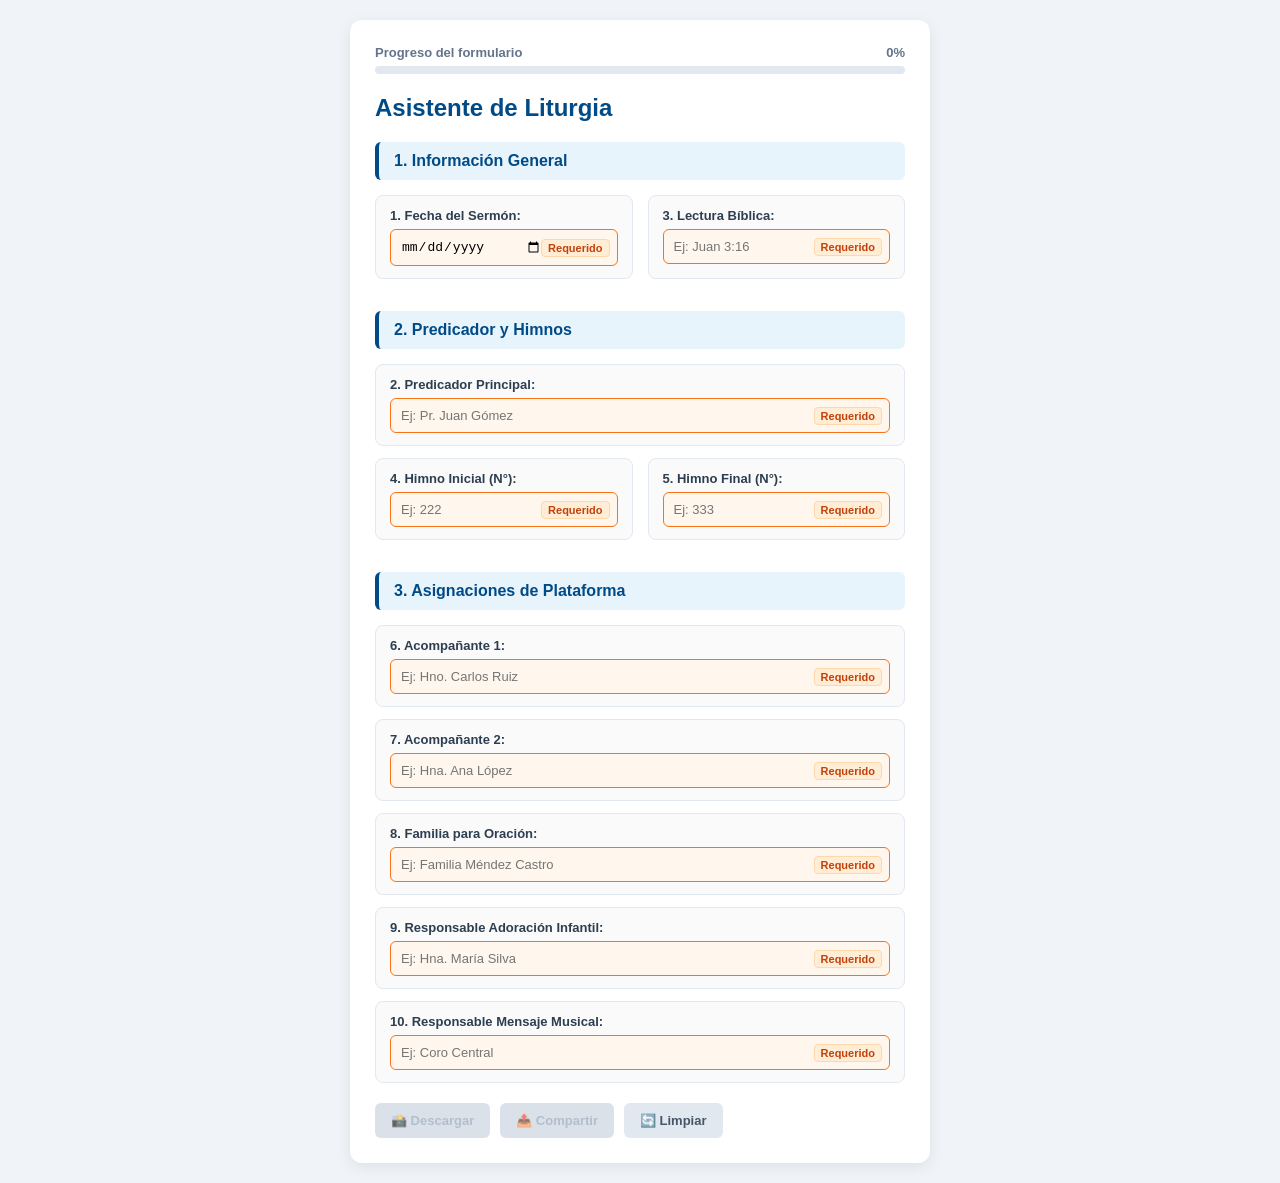
==== prueba.html @ 8620f530 "Refactor styles and structure in prueba.html Updated styles for main container and form cards, adjus" ====
<!DOCTYPE html>
<html lang="es">
<head>
  <meta charset="UTF-8">
  <meta name="viewport" content="width=device-width, initial-scale=1.0">
  <title>Generador de Liturgia</title>
  
  <link rel="icon" type="image/svg+xml" href="favicon.svg">

  <style>
    :root {
      --primary: #004b87;
      --secondary: #007bb5;
      --bg: #f0f4f8;
      --card: #ffffff;
      --text: #2c3e50;
      --success: #2e7d32;
      --amber: #f97316;
      --amber-bg: #fff7ed;
      --focus-blue: #0284c7;
      --focus-glow: rgba(2, 132, 199, 0.15);
      --green-bg: #f0fdf4;
    }

    body {
      font-family: 'Segoe UI', Tahoma, Geneva, Verdana, sans-serif;
      background-color: var(--bg);
      color: var(--text);
      margin: 0;
      padding: 20px;
    }

    .main-container {
      display: flex;
      flex-wrap: wrap;
      gap: 25px;
      max-width: 1250px;
      margin: 0 auto;
      align-items: flex-start;
      justify-content: center;
    }

    /* LIMITACIÓN DE ANCHO EN PC */
    .form-card {
      background: var(--card);
      padding: 25px;
      border-radius: 12px;
      box-shadow: 0 4px 15px rgba(0,0,0,0.08);
      flex: 1 1 540px;
      max-width: 580px; /* Evita que se estire demasiado en monitores grandes */
      box-sizing: border-box;
    }

    .preview-card {
      background: var(--card);
      padding: 25px;
      border-radius: 12px;
      box-shadow: 0 4px 15px rgba(0,0,0,0.08);
      flex: 1 1 420px;
      max-width: 500px;
      box-sizing: border-box;
      display: none; 
      position: sticky;
      top: 20px;
    }

    /* BARRA DE PROGRESO SUPERIOR */
    .progress-container {
      margin-bottom: 20px;
    }

    .progress-header {
      display: flex;
      justify-content: space-between;
      align-items: center;
      font-size: 13px;
      font-weight: 600;
      color: #64748b;
      margin-bottom: 6px;
    }

    .progress-bar-bg {
      width: 100%;
      height: 8px;
      background-color: #e2e8f0;
      border-radius: 4px;
      overflow: hidden;
    }

    .progress-bar-fill {
      height: 100%;
      width: 0%;
      background-color: var(--secondary);
      border-radius: 4px;
      transition: width 0.3s ease, background-color 0.3s ease;
    }

    h2, h3 { color: var(--primary); margin-top: 0; }

    .section-title {
      background: #e8f4fc;
      color: var(--primary);
      padding: 10px 15px;
      border-radius: 6px;
      font-weight: bold;
      margin-top: 20px;
      margin-bottom: 15px;
      border-left: 4px solid var(--primary);
    }

    /* ORGANIZACIÓN DE GRID PARA CAMPOS CORTOS EN PC */
    .field-row-2col {
      display: flex;
      flex-direction: column;
      gap: 0px;
    }

    @media (min-width: 640px) {
      .field-row-2col {
        display: grid;
        grid-template-columns: 1fr 1fr;
        gap: 15px;
      }
    }

    .field-group {
      background: #fafafa;
      border: 1px solid #e2e8f0;
      padding: 12px 14px;
      border-radius: 8px;
      margin-bottom: 12px;
      box-sizing: border-box;
    }

    label {
      display: block;
      margin-bottom: 6px;
      font-weight: 600;
      font-size: 13px;
    }

    /* ESTADOS VISUALES DE INPUTS (STATE CARDS) */
    .input-wrapper {
      position: relative;
      display: block;
    }

    input[type="text"], input[type="number"], input[type="date"] {
      padding: 9px 75px 9px 10px;
      box-sizing: border-box;
      border-radius: 6px;
      font-size: 13px;
      outline: none;
      transition: all 0.2s ease-in-out;
    }

    .input-text { width: 100%; }

    /* Estado 1: Incompleto */
    .st-incomplete {
      border: 1.5px solid var(--amber) !important;
      background-color: var(--amber-bg);
    }

    /* Estado 2: En enfoque */
    .st-focus {
      border: 2px solid var(--focus-blue) !important;
      background-color: #ffffff;
      box-shadow: 0 0 0 3px var(--focus-glow);
    }

    /* Estado 3: Completado */
    .st-complete {
      border: 1.5px solid var(--success) !important;
      background-color: var(--green-bg);
      padding-right: 35px !important;
    }

    /* BADGES INTERNOS */
    .input-badge {
      position: absolute;
      right: 8px;
      top: 50%;
      transform: translateY(-50%);
      font-size: 11px;
      font-weight: 700;
      pointer-events: none;
      user-select: none;
    }

    .badge-required {
      color: #c2410c;
      background: #ffedd5;
      padding: 2px 6px;
      border-radius: 4px;
      border: 1px solid #fed7aa;
    }

    .badge-check {
      color: var(--success);
      font-size: 14px;
    }

    .coord-inputs, .calibrator-box {
      display: none !important;
    }

    .btn-group {
      display: flex;
      gap: 10px;
      flex-wrap: wrap;
      margin-top: 20px;
    }

    button {
      padding: 10px 16px;
      border: none;
      border-radius: 6px;
      font-size: 13px;
      font-weight: bold;
      cursor: pointer;
      transition: all 0.3s ease;
    }

    .btn-export-jpg { background-color: var(--success); color: white; }
    .btn-whatsapp { background-color: #25d366; color: white; }
    .btn-reset { background-color: #e2e8f0; color: #475569; }
    .btn-reset:hover { background-color: #cbd5e1; color: #1e293b; }

    button:disabled {
      background-color: #cbd5e1 !important;
      color: #94a3b8 !important;
      cursor: not-allowed !important;
      opacity: 0.7;
      box-shadow: none !important;
    }

    canvas {
      width: 100%;
      height: auto;
      border: 1px solid #cbd5e1;
      border-radius: 8px;
      display: block;
      margin: 0 auto;
    }
  </style>
</head>
<body>

  <div class="main-container">

    <!-- COLUMNA IZQUIERDA: FORMULARIO -->
    <div class="form-card">
      
      <div class="progress-container">
        <div class="progress-header">
          <span>Progreso del formulario</span>
          <span id="progressText">0%</span>
        </div>
        <div class="progress-bar-bg">
          <div class="progress-bar-fill" id="progressBar"></div>
        </div>
      </div>

      <h2>Asistente de Liturgia</h2>

      <form id="liturgiaForm" autocomplete="off">
        
        <!-- SECCIÓN 1: GENERAL -->
        <div class="section-title">1. Información General</div>
        
        <div class="field-row-2col">
          <div class="field-group">
            <label>1. Fecha del Sermón:</label>
            <div class="input-wrapper">
              <input type="date" id="fecha" class="input-text" required>
              <span class="input-badge badge-required">Requerido</span>
            </div>
            <div class="coord-inputs">
              <span>X:</span><input type="number" id="fecha_x" value="696">
              <span>Y:</span><input type="number" id="fecha_y" value="488">
            </div>
          </div>

          <div class="field-group">
            <label>3. Lectura Bíblica:</label>
            <div class="input-wrapper">
              <input type="text" id="lectura" class="input-text" placeholder="Ej: Juan 3:16" required>
              <span class="input-badge badge-required">Requerido</span>
            </div>
            <div class="coord-inputs">
              <span>X:</span><input type="number" id="lectura_x" value="293">
              <span>Y:</span><input type="number" id="lectura_y" value="761">
            </div>
          </div>
        </div>

        <!-- SECCIÓN 2: PREDICADOR Y HIMNOS -->
        <div class="section-title">2. Predicador y Himnos</div>

        <div class="field-group">
          <label>2. Predicador Principal:</label>
          <div class="input-wrapper">
            <input type="text" id="predicador" class="input-text" placeholder="Ej: Pr. Juan Gómez" required>
            <span class="input-badge badge-required">Requerido</span>
          </div>
          <div class="coord-inputs">
            <span>X1:</span><input type="number" id="predicador_x" value="260">
            <span>Y1:</span><input type="number" id="predicador_y" value="1532">
            <span>X2:</span><input type="number" id="predicador_x2" value="554">
            <span>Y2:</span><input type="number" id="predicador_y2" value="1336">
          </div>
        </div>

        <div class="field-row-2col">
          <div class="field-group">
            <label>4. Himno Inicial (N°):</label>
            <div class="input-wrapper">
              <input type="text" id="himnoInicial" class="input-text" placeholder="Ej: 222" required>
              <span class="input-badge badge-required">Requerido</span>
            </div>
            <div class="coord-inputs">
              <span>X:</span><input type="number" id="himnoInicial_x" value="280">
              <span>Y:</span><input type="number" id="himnoInicial_y" value="816">
            </div>
          </div>

          <div class="field-group">
            <label>5. Himno Final (N°):</label>
            <div class="input-wrapper">
              <input type="text" id="himnoFinal" class="input-text" placeholder="Ej: 333" required>
              <span class="input-badge badge-required">Requerido</span>
            </div>
            <div class="coord-inputs">
              <span>X:</span><input type="number" id="himnoFinal_x" value="280">
              <span>Y:</span><input type="number" id="himnoFinal_y" value="1380">
            </div>
          </div>
        </div>

        <!-- SECCIÓN 3: PLATAFORMA Y ACOMPAÑANTES -->
        <div class="section-title">3. Asignaciones de Plataforma</div>

        <div class="field-group">
          <label>6. Acompañante 1:</label>
          <div class="input-wrapper">
            <input type="text" id="acompanante1" class="input-text" placeholder="Ej: Hno. Carlos Ruiz" required>
            <span class="input-badge badge-required">Requerido</span>
          </div>
          <div class="coord-inputs">
            <span>X1:</span><input type="number" id="acompanante1_x" value="300">
            <span>Y1:</span><input type="number" id="acompanante1_y" value="1560">
            <span>X2:</span><input type="number" id="acompanante1_x2" value="554">
            <span>Y2:</span><input type="number" id="acompanante1_y2" value="758">
            <span>X3:</span><input type="number" id="acompanante1_x3" value="554">
            <span>Y3:</span><input type="number" id="acompanante1_y3" value="812">
            <span>X4:</span><input type="number" id="acompanante1_x4" value="554">
            <span>Y4:</span><input type="number" id="acompanante1_y4" value="1300">
            <span>X5:</span><input type="number" id="acompanante1_x5" value="554">
            <span>Y5:</span><input type="number" id="acompanante1_y5" value="1426">
            <span>X6:</span><input type="number" id="acompanante1_x6" value="554">
            <span>Y6:</span><input type="number" id="acompanante1_y6" value="1100">
          </div>
        </div>

        <div class="field-group">
          <label>7. Acompañante 2:</label>
          <div class="input-wrapper">
            <input type="text" id="acompanante2" class="input-text" placeholder="Ej: Hna. Ana López" required>
            <span class="input-badge badge-required">Requerido</span>
          </div>
          <div class="coord-inputs">
            <span>X1:</span><input type="number" id="acompanante2_x" value="300">
            <span>Y1:</span><input type="number" id="acompanante2_y" value="1587">
            <span>X2:</span><input type="number" id="acompanante2_x2" value="554">
            <span>Y2:</span><input type="number" id="acompanante2_y2" value="883">
            <span>X3:</span><input type="number" id="acompanante2_x3" value="554">
            <span>Y3:</span><input type="number" id="acompanante2_y3" value="991">
            <span>X4:</span><input type="number" id="acompanante2_x4" value="554">
            <span>Y4:</span><input type="number" id="acompanante2_y4" value="1224">
            <span>X5:</span><input type="number" id="acompanante2_x5" value="554">
            <span>Y5:</span><input type="number" id="acompanante2_y5" value="1378">
          </div>
        </div>

        <div class="field-group">
          <label>8. Familia para Oración:</label>
          <div class="input-wrapper">
            <input type="text" id="familiaOracion" class="input-text" placeholder="Ej: Familia Méndez Castro" required>
            <span class="input-badge badge-required">Requerido</span>
          </div>
          <div class="coord-inputs">
            <span>X:</span><input type="number" id="familiaOracion_x" value="554">
            <span>Y:</span><input type="number" id="familiaOracion_y" value="930">
          </div>
        </div>

        <div class="field-group">
          <label>9. Responsable Adoración Infantil:</label>
          <div class="input-wrapper">
            <input type="text" id="adoracionInfantil" class="input-text" placeholder="Ej: Hna. María Silva" required>
            <span class="input-badge badge-required">Requerido</span>
          </div>
          <div class="coord-inputs">
            <span>X:</span><input type="number" id="adoracionInfantil_x" value="554">
            <span>Y:</span><input type="number" id="adoracionInfantil_y" value="1019">
          </div>
        </div>

        <div class="field-group">
          <label>10. Responsable Mensaje Musical:</label>
          <div class="input-wrapper">
            <input type="text" id="mensajeMusical" class="input-text" placeholder="Ej: Coro Central" required>
            <span class="input-badge badge-required">Requerido</span>
          </div>
          <div class="coord-inputs">
            <span>X:</span><input type="number" id="mensajeMusical_x" value="554">
            <span>Y:</span><input type="number" id="mensajeMusical_y" value="1258">
          </div>
        </div>

      </form>

      <div class="btn-group">
        <button type="button" id="btnExportar" class="btn-export-jpg" onclick="exportarJPG()" disabled>📸 Descargar</button>
        <button type="button" id="btnWhatsapp" class="btn-whatsapp" onclick="enviarWhatsApp()" disabled>📤 Compartir</button>
        <button type="button" id="btnLimpiar" class="btn-reset" onclick="limpiarFormulario()">🔄 Limpiar</button>
      </div>
    </div>

    <!-- COLUMNA DERECHA: VISTA PREVIA -->
    <div class="preview-card" id="previewCard">
      <h3>Vista Previa</h3>
      <canvas id="canvasLiturgia" width="864" height="1821"></canvas>
    </div>

  </div>

  <script>
    // CACHÉ DEL DOM PARA MAYOR VELOCIDAD
    const canvas = document.getElementById('canvasLiturgia');
    const ctx = canvas.getContext('2d');
    const previewCard = document.getElementById('previewCard');
    const form = document.getElementById('liturgiaForm');
    const progressBar = document.getElementById('progressBar');
    const progressText = document.getElementById('progressText');
    const btnExportar = document.getElementById('btnExportar');
    const btnWhatsapp = document.getElementById('btnWhatsapp');
    const camposRequeridos = Array.from(document.querySelectorAll('#liturgiaForm input[required]'));

    // CARGA DE PLANTILLA
    let plantilla = new Image();
    plantilla.src = 'plantilla.png';

    plantilla.onload = () => actualizarVistaPreviaDirecta();
    plantilla.onerror = () => { plantilla.src = 'CULTO DE.png'; };

    // RETARDE CONTROLADO (DEBOUNCE)
    let renderTimeout;
    function solicitarActualizacionCanvas() {
      clearTimeout(renderTimeout);
      renderTimeout = setTimeout(actualizarVistaPreviaDirecta, 60);
    }

    // PERSISTENCIA (LOCALSTORAGE)
    function guardarEnLocalStorage() {
      const datosFormulario = {};
      camposRequeridos.forEach(input => {
        datosFormulario[input.id] = input.value;
      });
      localStorage.setItem('liturgiaData', JSON.stringify(datosFormulario));
    }

    function cargarDeLocalStorage() {
      const datosGuardados = localStorage.getItem('liturgiaData');
      if (datosGuardados) {
        try {
          const datos = JSON.parse(datosGuardados);
          Object.keys(datos).forEach(id => {
            const input = document.getElementById(id);
            if (input) input.value = datos[id];
          });
        } catch (e) {
          console.error('Error al cargar localStorage', e);
        }
      }
    }

    function limpiarLocalStorage() {
      localStorage.removeItem('liturgiaData');
    }

    function limpiarFormulario() {
      form.reset();
      limpiarLocalStorage();
      actualizarInterfazEstado();
      actualizarVistaPreviaDirecta();
    }

    // GESTIÓN DE ESTADOS UI
    function actualizarInterfazEstado() {
      let camposLlenos = 0;

      camposRequeridos.forEach(input => {
        const wrapper = input.parentElement;
        let badge = wrapper.querySelector('.input-badge');

        if (input.value.trim() !== '') {
          camposLlenos++;
          if (document.activeElement !== input) {
            input.className = 'input-text st-complete';
          }
          if (badge) {
            badge.className = 'input-badge badge-check';
            badge.innerText = '✓';
          }
        } else {
          if (document.activeElement !== input) {
            input.className = 'input-text st-incomplete';
          }
          if (badge) {
            badge.className = 'input-badge badge-required';
            badge.innerText = 'Requerido';
          }
        }
      });

      const porcentaje = Math.round((camposLlenos / camposRequeridos.length) * 100);
      progressBar.style.width = `${porcentaje}%`;
      progressText.innerText = `${porcentaje}%`;

      const todoLleno = camposLlenos === camposRequeridos.length;
      progressBar.style.backgroundColor = todoLleno ? 'var(--success)' : 'var(--secondary)';
      btnExportar.disabled = !todoLleno;
      btnWhatsapp.disabled = !todoLleno;
      previewCard.style.display = todoLleno ? 'block' : 'none';
    }

    // EVENT DELEGATION
    form.addEventListener('focusin', (e) => {
      if (e.target.matches('input[required]')) {
        e.target.className = 'input-text st-focus';
      }
    });

    form.addEventListener('focusout', (e) => {
      if (e.target.matches('input[required]')) {
        actualizarInterfazEstado();
      }
    });

    form.addEventListener('input', (e) => {
      actualizarInterfazEstado();
      guardarEnLocalStorage();
      solicitarActualizacionCanvas();
    });

    // DIBUJO EN CANVAS
    function actualizarVistaPreviaDirecta() {
      ctx.imageSmoothingEnabled = true;
      ctx.imageSmoothingQuality = 'high';

      if (plantilla.complete && plantilla.naturalWidth !== 0) {
        ctx.drawImage(plantilla, 0, 0, canvas.width, canvas.height);
      } else {
        ctx.fillStyle = '#ffffff';
        ctx.fillRect(0, 0, canvas.width, canvas.height);
        ctx.fillStyle = '#64748b';
        ctx.font = '20px Arial';
        ctx.fillText('Cargando plantilla...', 330, 900);
        return;
      }

      function dibujarTexto(idCampo, color, fuente, alineacion = 'left', sufijoX = '_x', sufijoY = '_y') {
        const elemento = document.getElementById(idCampo);
        if (!elemento || !elemento.value) return;

        const elemX = document.getElementById(`${idCampo}${sufijoX}`);
        const elemY = document.getElementById(`${idCampo}${sufijoY}`);
        if (!elemX || !elemY) return;

        ctx.font = fuente;
        ctx.fillStyle = color;
        ctx.textAlign = alineacion;
        ctx.fillText(elemento.value, parseInt(elemX.value) || 0, parseInt(elemY.value) || 0);
        ctx.textAlign = 'left';
      }

      const fechaRaw = document.getElementById('fecha').value;
      if (fechaRaw) {
        const partes = fechaRaw.split('-');
        const fechaObj = new Date(partes[0], partes[1] - 1, partes[2]);
        const fechaFormateada = fechaObj.toLocaleDateString('es-ES', { day: 'numeric', month: 'long' });

        const elemX = document.getElementById('fecha_x');
        const elemY = document.getElementById('fecha_y');
        if (elemX && elemY) {
          ctx.font = 'bold 22px Arial';
          ctx.fillStyle = '#1e3a8a';
          ctx.textAlign = 'center';
          ctx.fillText(fechaFormateada, parseInt(elemX.value) || 0, parseInt(elemY.value) || 0);
          ctx.textAlign = 'left';
        }
      }

      dibujarTexto('predicador', '#0f172a', 'bold 22px Arial', 'left', '_x', '_y');
      dibujarTexto('predicador', '#15803d', '20px Arial', 'left', '_x2', '_y2');

      ['_x', '_x2', '_x3', '_x4', '_x5', '_x6'].forEach((suf, i) => {
        dibujarTexto('acompanante1', '#0f172a', i === 0 ? 'bold 22px Arial' : 'bold 20px Arial', 'left', suf, `_y${i === 0 ? '' : i + 1}`);
      });

      ['_x', '_x2', '_x3', '_x4', '_x5'].forEach((suf, i) => {
        dibujarTexto('acompanante2', '#0f172a', i === 0 ? 'bold 22px Arial' : 'bold 20px Arial', 'left', suf, `_y${i === 0 ? '' : i + 1}`);
      });

      dibujarTexto('lectura', '#1e40af', 'italic 20px Arial');
      dibujarTexto('himnoInicial', '#0f172a', 'bold 22px Arial');
      dibujarTexto('himnoFinal', '#0f172a', 'bold 22px Arial');
      dibujarTexto('familiaOracion', '#15803d', '20px Arial');
      dibujarTexto('adoracionInfantil', '#15803d', '20px Arial');
      dibujarTexto('mensajeMusical', '#15803d', '20px Arial');
    }

    // EXPORTAR Y COMPARTIR
    function exportarJPG() {
      actualizarVistaPreviaDirecta();
      limpiarLocalStorage();

      const esIOS = /iPad|iPhone|iPod/.test(navigator.userAgent) || (navigator.platform === 'MacIntel' && navigator.maxTouchPoints > 1);

      if (esIOS) {
        const dataUrl = canvas.toDataURL('image/jpeg', 1.0);
        const nuevaVentana = window.open();
        if (nuevaVentana) {
          nuevaVentana.document.write(`
            <html>
              <head>
                <title>Liturgia HD</title>
                <meta name="viewport" content="width=device-width, initial-scale=1.0">
                <style>
                  body { margin: 0; background: #111; display: flex; flex-direction: column; align-items: center; justify-content: center; min-height: 100vh; color: white; font-family: sans-serif; text-align: center; padding: 15px; box-sizing: border-box; }
                  img { max-width: 100%; height: auto; border-radius: 8px; box-shadow: 0 4px 20px rgba(0,0,0,0.5); }
                  p { margin-top: 15px; font-size: 14px; color: #cbd5e1; }
                </style>
              </head>
              <body>
                <img src="${dataUrl}" alt="Liturgia">
                <p>📲 <b>Mantén presionada la imagen</b> y selecciona <b>"Guardar en Fotos"</b>.</p>
              </body>
            </html>
          `);
        } else {
          alert('Por favor, permite las ventanas emergentes en Safari para guardar la imagen.');
        }
      } else {
        const fechaVal = document.getElementById('fecha').value || 'liturgia';
        const enlace = document.createElement('a');
        enlace.download = `Liturgia_${fechaVal.replace(/\s+/g, '_')}.jpg`;
        enlace.href = canvas.toDataURL('image/jpeg', 1.0);
        enlace.click();
      }
    }

    async function enviarWhatsApp() {
      actualizarVistaPreviaDirecta();
      limpiarLocalStorage();

      const fechaRaw = document.getElementById('fecha').value;
      let fechaVal = '';

      if (fechaRaw) {
        const partes = fechaRaw.split('-');
        const fechaObj = new Date(partes[0], partes[1] - 1, partes[2]);
        fechaVal = fechaObj.toLocaleDateString('es-ES', { day: 'numeric', month: 'long' });
      }

      const predicadorVal = document.getElementById('predicador').value || '';
      const lecturaVal = document.getElementById('lectura').value || '';

      let mensaje = `📋 *LITURGIA DEL CULTO*\n`;
      if (fechaVal) mensaje += `📅 *Fecha:* ${fechaVal}\n`;
      if (predicadorVal) mensaje += `🎙️ *Predicador:* ${predicadorVal}\n`;
      if (lecturaVal) mensaje += `📖 *Lectura:* ${lecturaVal}\n`;
      mensaje += `\n📌 _Se adjunta la imagen con la programación completa._`;

      canvas.toBlob(async (blob) => {
        if (!blob) {
          exportarJPG();
          return;
        }

        const archivoImagen = new File([blob], `Liturgia_${fechaVal || 'culto'}.png`, { type: 'image/png' });

        if (navigator.canShare && navigator.canShare({ files: [archivoImagen] })) {
          try {
            await navigator.share({
              files: [archivoImagen],
              title: 'Liturgia del Culto',
              text: mensaje
            });
          } catch (err) {
            console.log('Compartir cancelado o no soportado:', err);
          }
        } 
        else if (navigator.clipboard && window.ClipboardItem) {
          try {
            const item = new ClipboardItem({ 'image/png': blob });
            await navigator.clipboard.write([item]);
            alert('¡Imagen HD copiada al portapapeles! Al abrir WhatsApp presiona Pegar.');
          } catch (e) {
            exportarJPG();
          }

          const mensajeURLEncoded = encodeURIComponent(mensaje);
          window.open(`https://api.whatsapp.com/send?text=${mensajeURLEncoded}`, '_blank');
        } 
        else {
          exportarJPG();
          const mensajeURLEncoded = encodeURIComponent(mensaje);
          window.open(`https://api.whatsapp.com/send?text=${mensajeURLEncoded}`, '_blank');
        }
      }, 'image/png');
    }

    // INICIALIZACIÓN
    cargarDeLocalStorage();
    actualizarInterfazEstado();
  </script>
</body>
</html>
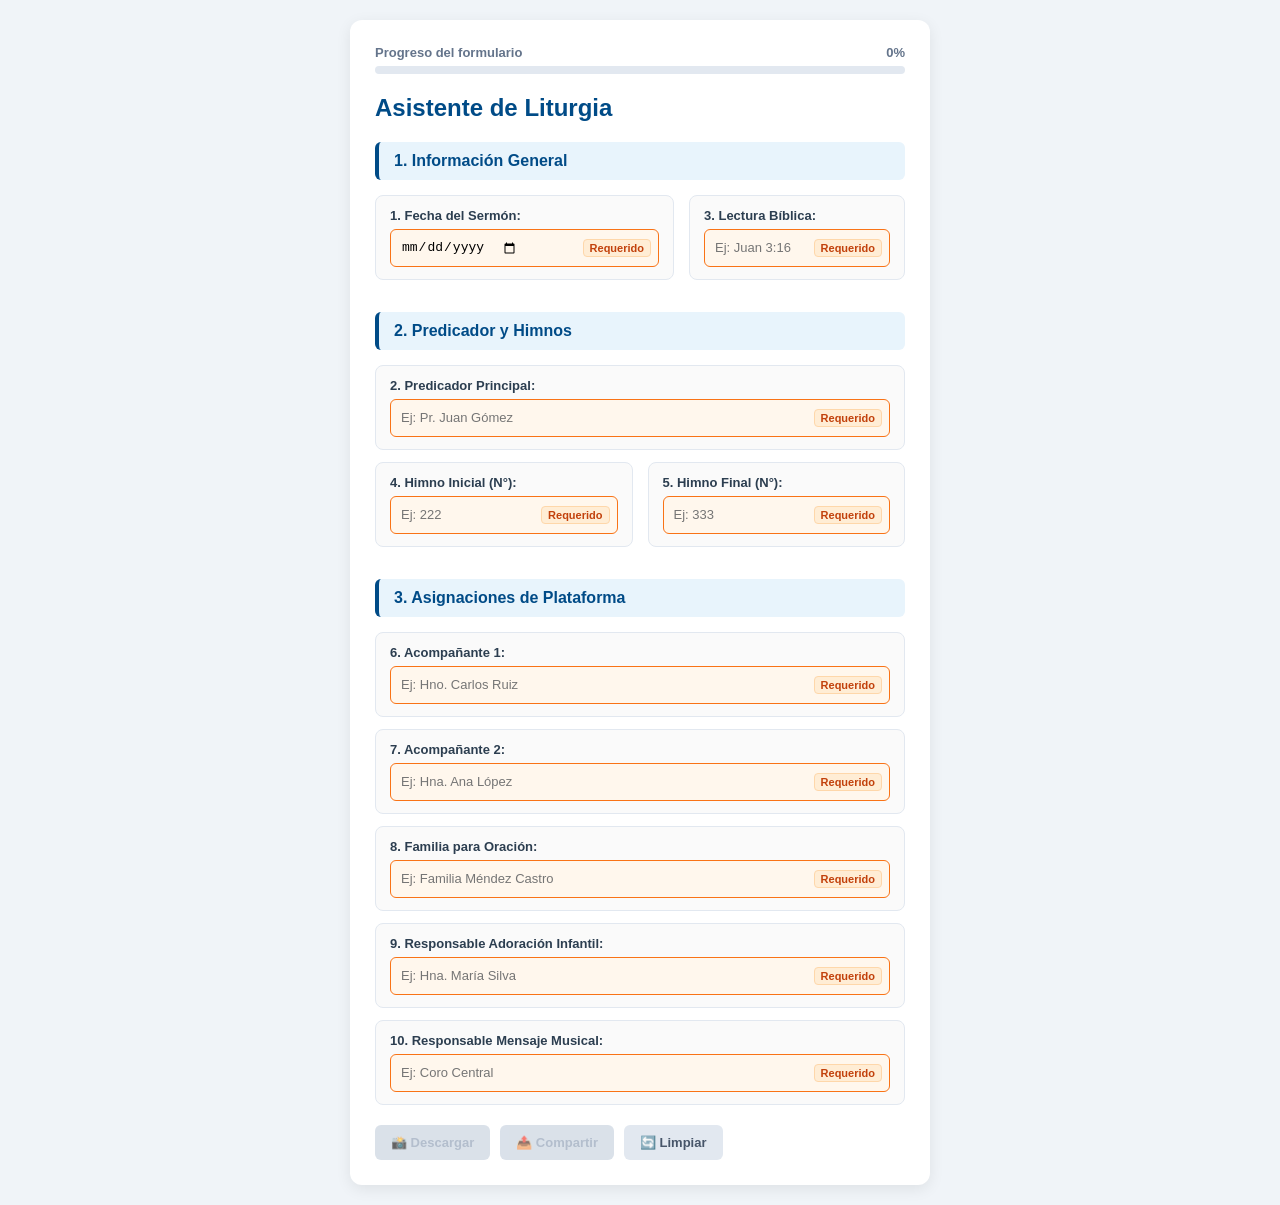
==== commit 558cfe56: "Refactor HTML and CSS for better input handling Removed unnecessary comments and standardized input " ====
--- a/prueba.html
+++ b/prueba.html
@@ -40,14 +40,13 @@
       justify-content: center;
     }
 
-    /* LIMITACIÓN DE ANCHO EN PC */
     .form-card {
       background: var(--card);
       padding: 25px;
       border-radius: 12px;
       box-shadow: 0 4px 15px rgba(0,0,0,0.08);
       flex: 1 1 540px;
-      max-width: 580px; /* Evita que se estire demasiado en monitores grandes */
+      max-width: 580px;
       box-sizing: border-box;
     }
 
@@ -64,7 +63,6 @@
       top: 20px;
     }
 
-    /* BARRA DE PROGRESO SUPERIOR */
     .progress-container {
       margin-bottom: 20px;
     }
@@ -108,7 +106,6 @@
       border-left: 4px solid var(--primary);
     }
 
-    /* ORGANIZACIÓN DE GRID PARA CAMPOS CORTOS EN PC */
     .field-row-2col {
       display: flex;
       flex-direction: column;
@@ -139,22 +136,32 @@
       font-size: 13px;
     }
 
-    /* ESTADOS VISUALES DE INPUTS (STATE CARDS) */
     .input-wrapper {
       position: relative;
       display: block;
-    }
-
+      width: 100%;
+    }
+
+    /* ESTANDARIZACIÓN DE ANCHO Y ALTURA PARA TODOS LOS INPUTS */
     input[type="text"], input[type="number"], input[type="date"] {
-      padding: 9px 75px 9px 10px;
+      width: 100%; /* Ancho uniforme al 100% del contenedor */
+      padding: 0 75px 0 10px;
       box-sizing: border-box;
       border-radius: 6px;
       font-size: 13px;
+      height: 38px;
+      line-height: 38px;
       outline: none;
       transition: all 0.2s ease-in-out;
-    }
-
-    .input-text { width: 100%; }
+      -webkit-appearance: none;
+      -moz-appearance: none;
+      appearance: none;
+    }
+
+    /* Corrección interna para el icono de fecha en Chrome/Safari */
+    input[type="date"]::-webkit-calendar-picker-indicator {
+      margin-right: 65px;
+    }
 
     /* Estado 1: Incompleto */
     .st-incomplete {
@@ -176,7 +183,6 @@
       padding-right: 35px !important;
     }
 
-    /* BADGES INTERNOS */
     .input-badge {
       position: absolute;
       right: 8px;
@@ -273,7 +279,7 @@
           <div class="field-group">
             <label>1. Fecha del Sermón:</label>
             <div class="input-wrapper">
-              <input type="date" id="fecha" class="input-text" required>
+              <input type="date" id="fecha" required>
               <span class="input-badge badge-required">Requerido</span>
             </div>
             <div class="coord-inputs">
@@ -285,7 +291,7 @@
           <div class="field-group">
             <label>3. Lectura Bíblica:</label>
             <div class="input-wrapper">
-              <input type="text" id="lectura" class="input-text" placeholder="Ej: Juan 3:16" required>
+              <input type="text" id="lectura" placeholder="Ej: Juan 3:16" required>
               <span class="input-badge badge-required">Requerido</span>
             </div>
             <div class="coord-inputs">
@@ -301,7 +307,7 @@
         <div class="field-group">
           <label>2. Predicador Principal:</label>
           <div class="input-wrapper">
-            <input type="text" id="predicador" class="input-text" placeholder="Ej: Pr. Juan Gómez" required>
+            <input type="text" id="predicador" placeholder="Ej: Pr. Juan Gómez" required>
             <span class="input-badge badge-required">Requerido</span>
           </div>
           <div class="coord-inputs">
@@ -316,7 +322,7 @@
           <div class="field-group">
             <label>4. Himno Inicial (N°):</label>
             <div class="input-wrapper">
-              <input type="text" id="himnoInicial" class="input-text" placeholder="Ej: 222" required>
+              <input type="text" id="himnoInicial" placeholder="Ej: 222" required>
               <span class="input-badge badge-required">Requerido</span>
             </div>
             <div class="coord-inputs">
@@ -328,7 +334,7 @@
           <div class="field-group">
             <label>5. Himno Final (N°):</label>
             <div class="input-wrapper">
-              <input type="text" id="himnoFinal" class="input-text" placeholder="Ej: 333" required>
+              <input type="text" id="himnoFinal" placeholder="Ej: 333" required>
               <span class="input-badge badge-required">Requerido</span>
             </div>
             <div class="coord-inputs">
@@ -344,7 +350,7 @@
         <div class="field-group">
           <label>6. Acompañante 1:</label>
           <div class="input-wrapper">
-            <input type="text" id="acompanante1" class="input-text" placeholder="Ej: Hno. Carlos Ruiz" required>
+            <input type="text" id="acompanante1" placeholder="Ej: Hno. Carlos Ruiz" required>
             <span class="input-badge badge-required">Requerido</span>
           </div>
           <div class="coord-inputs">
@@ -366,7 +372,7 @@
         <div class="field-group">
           <label>7. Acompañante 2:</label>
           <div class="input-wrapper">
-            <input type="text" id="acompanante2" class="input-text" placeholder="Ej: Hna. Ana López" required>
+            <input type="text" id="acompanante2" placeholder="Ej: Hna. Ana López" required>
             <span class="input-badge badge-required">Requerido</span>
           </div>
           <div class="coord-inputs">
@@ -386,7 +392,7 @@
         <div class="field-group">
           <label>8. Familia para Oración:</label>
           <div class="input-wrapper">
-            <input type="text" id="familiaOracion" class="input-text" placeholder="Ej: Familia Méndez Castro" required>
+            <input type="text" id="familiaOracion" placeholder="Ej: Familia Méndez Castro" required>
             <span class="input-badge badge-required">Requerido</span>
           </div>
           <div class="coord-inputs">
@@ -398,7 +404,7 @@
         <div class="field-group">
           <label>9. Responsable Adoración Infantil:</label>
           <div class="input-wrapper">
-            <input type="text" id="adoracionInfantil" class="input-text" placeholder="Ej: Hna. María Silva" required>
+            <input type="text" id="adoracionInfantil" placeholder="Ej: Hna. María Silva" required>
             <span class="input-badge badge-required">Requerido</span>
           </div>
           <div class="coord-inputs">
@@ -410,7 +416,7 @@
         <div class="field-group">
           <label>10. Responsable Mensaje Musical:</label>
           <div class="input-wrapper">
-            <input type="text" id="mensajeMusical" class="input-text" placeholder="Ej: Coro Central" required>
+            <input type="text" id="mensajeMusical" placeholder="Ej: Coro Central" required>
             <span class="input-badge badge-required">Requerido</span>
           </div>
           <div class="coord-inputs">
@@ -437,7 +443,6 @@
   </div>
 
   <script>
-    // CACHÉ DEL DOM PARA MAYOR VELOCIDAD
     const canvas = document.getElementById('canvasLiturgia');
     const ctx = canvas.getContext('2d');
     const previewCard = document.getElementById('previewCard');
@@ -448,21 +453,18 @@
     const btnWhatsapp = document.getElementById('btnWhatsapp');
     const camposRequeridos = Array.from(document.querySelectorAll('#liturgiaForm input[required]'));
 
-    // CARGA DE PLANTILLA
     let plantilla = new Image();
     plantilla.src = 'plantilla.png';
 
     plantilla.onload = () => actualizarVistaPreviaDirecta();
     plantilla.onerror = () => { plantilla.src = 'CULTO DE.png'; };
 
-    // RETARDE CONTROLADO (DEBOUNCE)
     let renderTimeout;
     function solicitarActualizacionCanvas() {
       clearTimeout(renderTimeout);
       renderTimeout = setTimeout(actualizarVistaPreviaDirecta, 60);
     }
 
-    // PERSISTENCIA (LOCALSTORAGE)
     function guardarEnLocalStorage() {
       const datosFormulario = {};
       camposRequeridos.forEach(input => {
@@ -497,7 +499,6 @@
       actualizarVistaPreviaDirecta();
     }
 
-    // GESTIÓN DE ESTADOS UI
     function actualizarInterfazEstado() {
       let camposLlenos = 0;
 
@@ -508,7 +509,7 @@
         if (input.value.trim() !== '') {
           camposLlenos++;
           if (document.activeElement !== input) {
-            input.className = 'input-text st-complete';
+            input.className = 'st-complete';
           }
           if (badge) {
             badge.className = 'input-badge badge-check';
@@ -516,7 +517,7 @@
           }
         } else {
           if (document.activeElement !== input) {
-            input.className = 'input-text st-incomplete';
+            input.className = 'st-incomplete';
           }
           if (badge) {
             badge.className = 'input-badge badge-required';
@@ -536,10 +537,9 @@
       previewCard.style.display = todoLleno ? 'block' : 'none';
     }
 
-    // EVENT DELEGATION
     form.addEventListener('focusin', (e) => {
       if (e.target.matches('input[required]')) {
-        e.target.className = 'input-text st-focus';
+        e.target.className = 'st-focus';
       }
     });
 
@@ -555,7 +555,6 @@
       solicitarActualizacionCanvas();
     });
 
-    // DIBUJO EN CANVAS
     function actualizarVistaPreviaDirecta() {
       ctx.imageSmoothingEnabled = true;
       ctx.imageSmoothingQuality = 'high';
@@ -622,7 +621,6 @@
       dibujarTexto('mensajeMusical', '#15803d', '20px Arial');
     }
 
-    // EXPORTAR Y COMPARTIR
     function exportarJPG() {
       actualizarVistaPreviaDirecta();
       limpiarLocalStorage();
@@ -723,7 +721,6 @@
       }, 'image/png');
     }
 
-    // INICIALIZACIÓN
     cargarDeLocalStorage();
     actualizarInterfazEstado();
   </script>
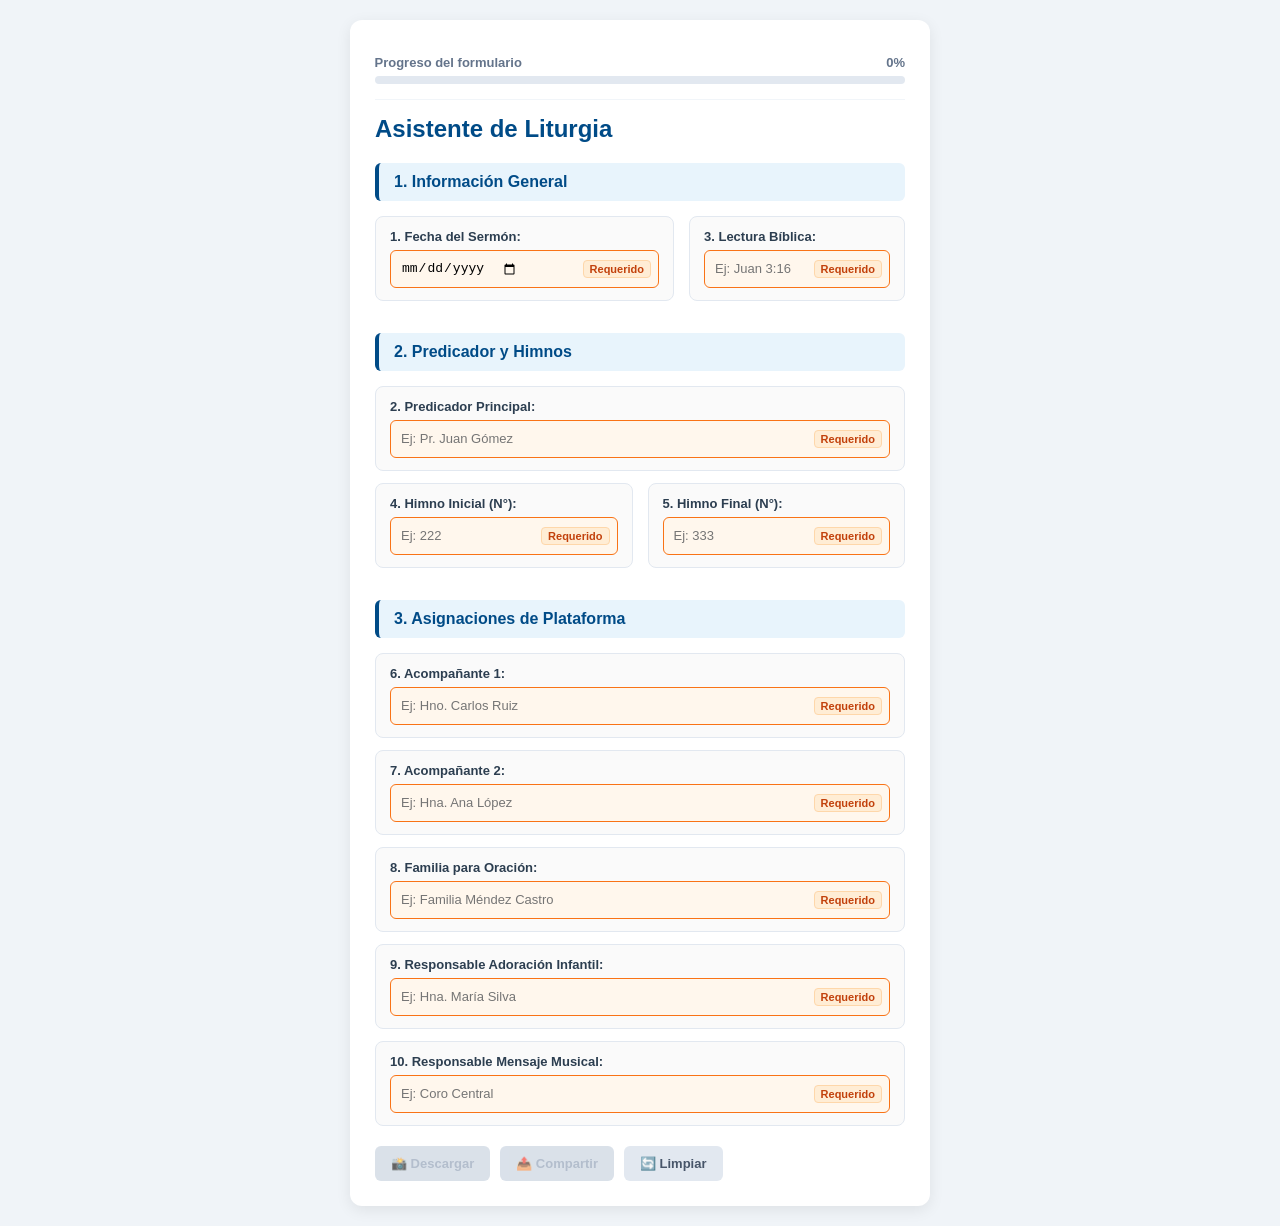
==== commit fa57fb5c: "Enhance progress container with sticky positioning Added sticky positioning to progress container an" ====
--- a/prueba.html
+++ b/prueba.html
@@ -48,6 +48,7 @@
       flex: 1 1 540px;
       max-width: 580px;
       box-sizing: border-box;
+      position: relative;
     }
 
     .preview-card {
@@ -63,8 +64,16 @@
       top: 20px;
     }
 
+    /* BARRA DE PROGRESO FIJA AL HACER SCROLL */
     .progress-container {
-      margin-bottom: 20px;
+      position: sticky;
+      top: 0;
+      background-color: var(--card);
+      padding-top: 10px;
+      padding-bottom: 15px;
+      margin-bottom: 15px;
+      z-index: 100;
+      border-bottom: 1px solid #f1f5f9;
     }
 
     .progress-header {
@@ -142,9 +151,8 @@
       width: 100%;
     }
 
-    /* ESTANDARIZACIÓN DE ANCHO Y ALTURA PARA TODOS LOS INPUTS */
     input[type="text"], input[type="number"], input[type="date"] {
-      width: 100%; /* Ancho uniforme al 100% del contenedor */
+      width: 100%;
       padding: 0 75px 0 10px;
       box-sizing: border-box;
       border-radius: 6px;
@@ -158,7 +166,6 @@
       appearance: none;
     }
 
-    /* Corrección interna para el icono de fecha en Chrome/Safari */
     input[type="date"]::-webkit-calendar-picker-indicator {
       margin-right: 65px;
     }
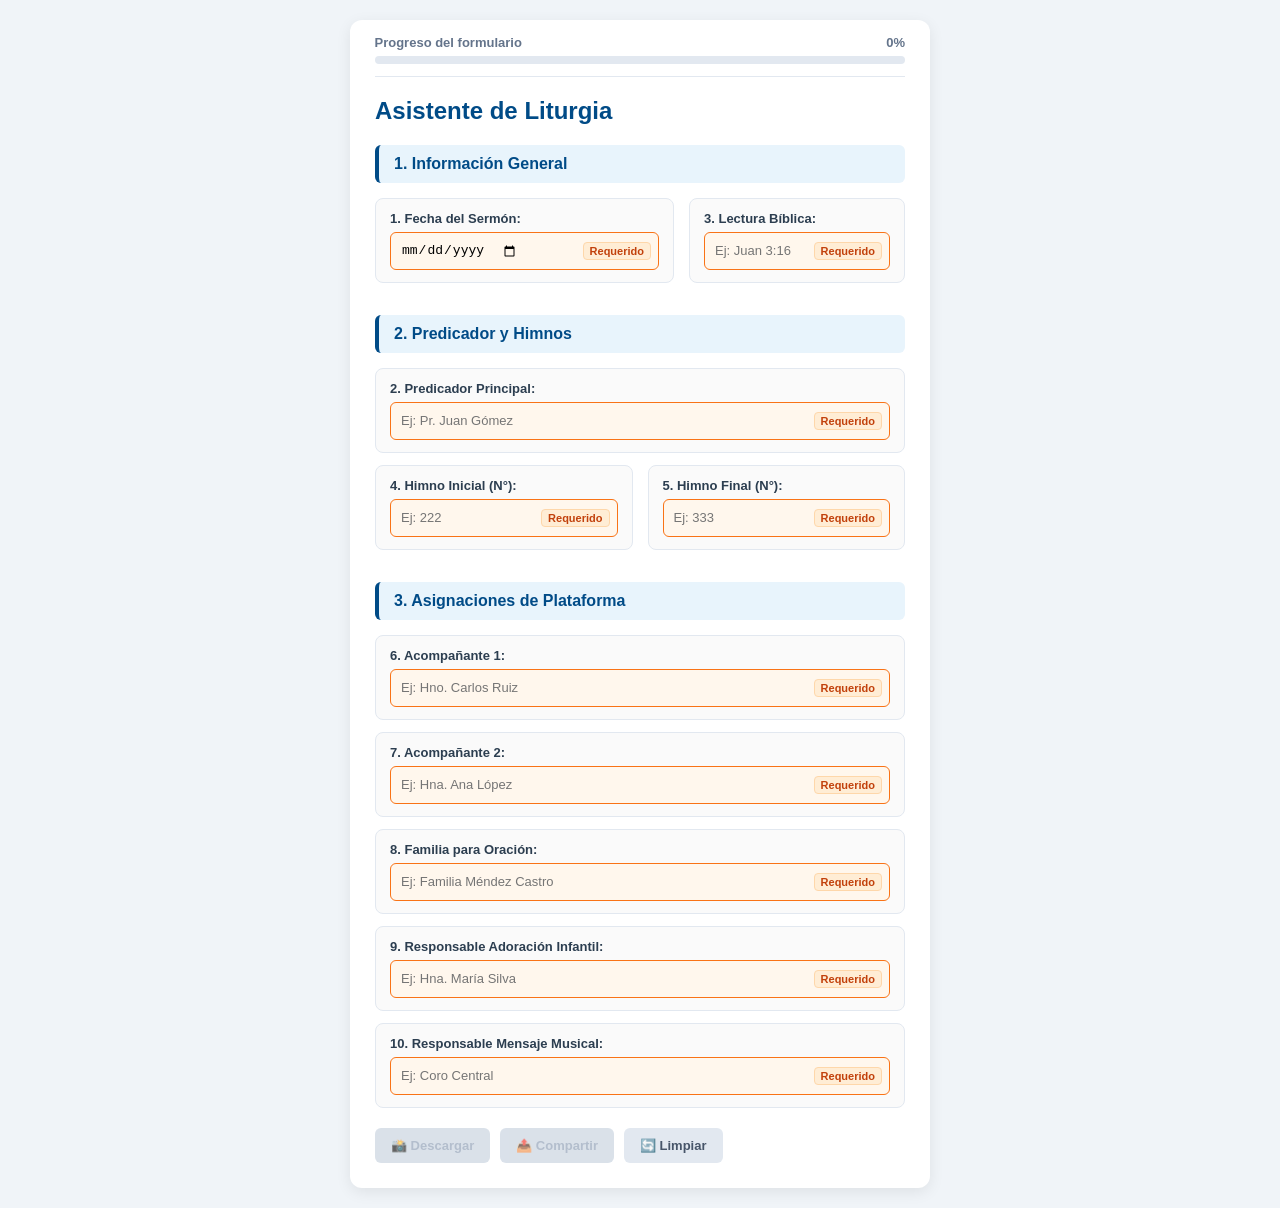
==== commit 0cb4319c: "Refactor progress bar styles and layout Updated progress bar styles and adjusted margins." ====
--- a/prueba.html
+++ b/prueba.html
@@ -64,16 +64,18 @@
       top: 20px;
     }
 
-    /* BARRA DE PROGRESO FIJA AL HACER SCROLL */
+    /* BARRA DE PROGRESO RESISTENTE AL ZOOM Y SCROLL */
     .progress-container {
       position: sticky;
-      top: 0;
+      top: -25px;
       background-color: var(--card);
-      padding-top: 10px;
-      padding-bottom: 15px;
-      margin-bottom: 15px;
-      z-index: 100;
-      border-bottom: 1px solid #f1f5f9;
+      padding: 15px 0 12px 0;
+      margin-top: -25px;
+      margin-bottom: 20px;
+      z-index: 999;
+      border-bottom: 1px solid #e2e8f0;
+      border-top-left-radius: 12px;
+      border-top-right-radius: 12px;
     }
 
     .progress-header {
@@ -102,7 +104,7 @@
       transition: width 0.3s ease, background-color 0.3s ease;
     }
 
-    h2, h3 { color: var(--primary); margin-top: 0; }
+    h2, h3 { color: var(--primary); margin-top: 10px; }
 
     .section-title {
       background: #e8f4fc;
@@ -170,20 +172,17 @@
       margin-right: 65px;
     }
 
-    /* Estado 1: Incompleto */
     .st-incomplete {
       border: 1.5px solid var(--amber) !important;
       background-color: var(--amber-bg);
     }
 
-    /* Estado 2: En enfoque */
     .st-focus {
       border: 2px solid var(--focus-blue) !important;
       background-color: #ffffff;
       box-shadow: 0 0 0 3px var(--focus-glow);
     }
 
-    /* Estado 3: Completado */
     .st-complete {
       border: 1.5px solid var(--success) !important;
       background-color: var(--green-bg);
@@ -279,7 +278,6 @@
 
       <form id="liturgiaForm" autocomplete="off">
         
-        <!-- SECCIÓN 1: GENERAL -->
         <div class="section-title">1. Información General</div>
         
         <div class="field-row-2col">
@@ -308,7 +306,6 @@
           </div>
         </div>
 
-        <!-- SECCIÓN 2: PREDICADOR Y HIMNOS -->
         <div class="section-title">2. Predicador y Himnos</div>
 
         <div class="field-group">
@@ -351,7 +348,6 @@
           </div>
         </div>
 
-        <!-- SECCIÓN 3: PLATAFORMA Y ACOMPAÑANTES -->
         <div class="section-title">3. Asignaciones de Plataforma</div>
 
         <div class="field-group">
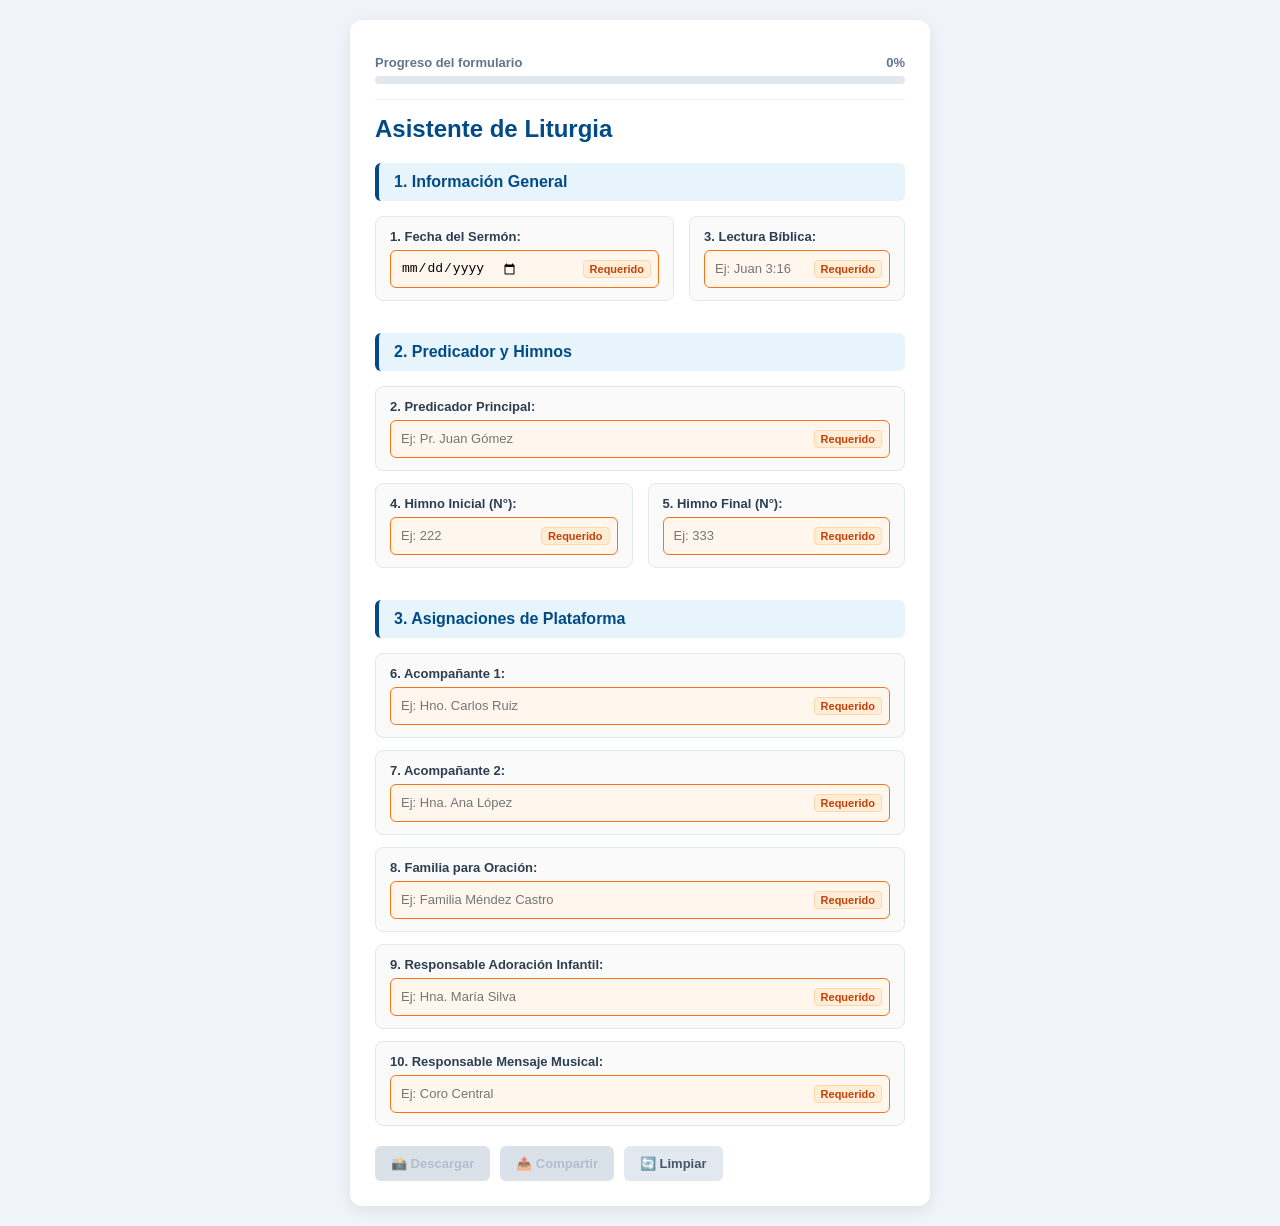
==== commit 6de0b081: "Refactor progress bar styles and structure" ====
--- a/prueba.html
+++ b/prueba.html
@@ -64,18 +64,16 @@
       top: 20px;
     }
 
-    /* BARRA DE PROGRESO RESISTENTE AL ZOOM Y SCROLL */
+    /* BARRA DE PROGRESO FIJA AL HACER SCROLL */
     .progress-container {
       position: sticky;
-      top: -25px;
+      top: 0;
       background-color: var(--card);
-      padding: 15px 0 12px 0;
-      margin-top: -25px;
-      margin-bottom: 20px;
-      z-index: 999;
-      border-bottom: 1px solid #e2e8f0;
-      border-top-left-radius: 12px;
-      border-top-right-radius: 12px;
+      padding-top: 10px;
+      padding-bottom: 15px;
+      margin-bottom: 15px;
+      z-index: 100;
+      border-bottom: 1px solid #f1f5f9;
     }
 
     .progress-header {
@@ -104,7 +102,7 @@
       transition: width 0.3s ease, background-color 0.3s ease;
     }
 
-    h2, h3 { color: var(--primary); margin-top: 10px; }
+    h2, h3 { color: var(--primary); margin-top: 0; }
 
     .section-title {
       background: #e8f4fc;
@@ -172,17 +170,20 @@
       margin-right: 65px;
     }
 
+    /* Estado 1: Incompleto */
     .st-incomplete {
       border: 1.5px solid var(--amber) !important;
       background-color: var(--amber-bg);
     }
 
+    /* Estado 2: En enfoque */
     .st-focus {
       border: 2px solid var(--focus-blue) !important;
       background-color: #ffffff;
       box-shadow: 0 0 0 3px var(--focus-glow);
     }
 
+    /* Estado 3: Completado */
     .st-complete {
       border: 1.5px solid var(--success) !important;
       background-color: var(--green-bg);
@@ -278,6 +279,7 @@
 
       <form id="liturgiaForm" autocomplete="off">
         
+        <!-- SECCIÓN 1: GENERAL -->
         <div class="section-title">1. Información General</div>
         
         <div class="field-row-2col">
@@ -306,6 +308,7 @@
           </div>
         </div>
 
+        <!-- SECCIÓN 2: PREDICADOR Y HIMNOS -->
         <div class="section-title">2. Predicador y Himnos</div>
 
         <div class="field-group">
@@ -348,6 +351,7 @@
           </div>
         </div>
 
+        <!-- SECCIÓN 3: PLATAFORMA Y ACOMPAÑANTES -->
         <div class="section-title">3. Asignaciones de Plataforma</div>
 
         <div class="field-group">
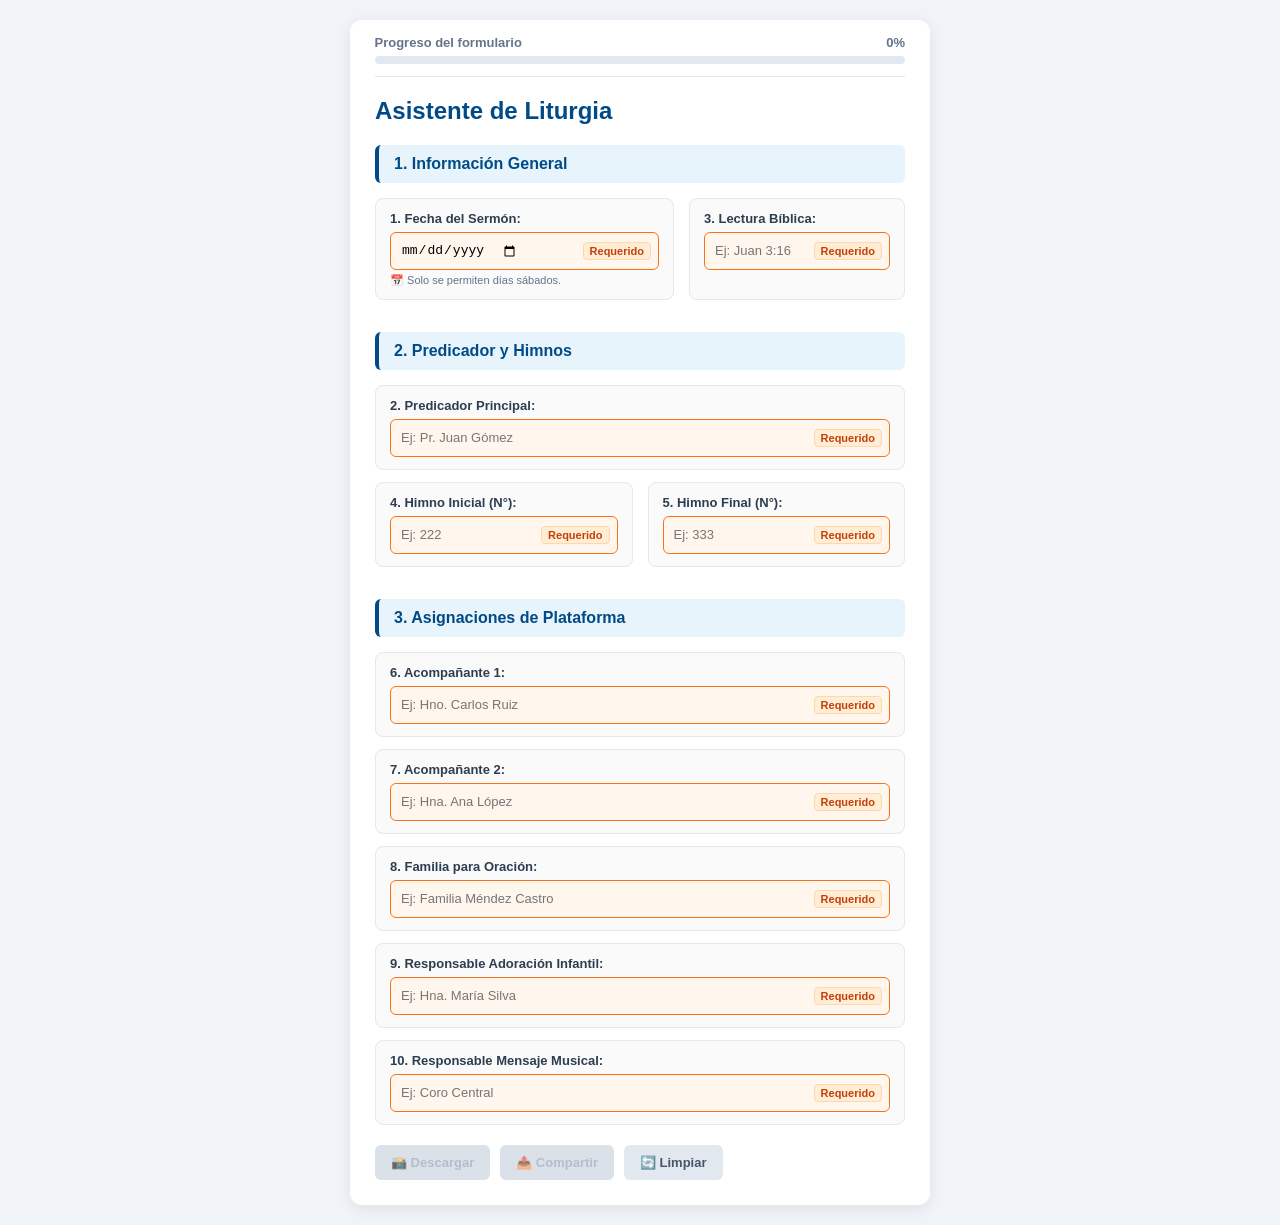
==== commit ad2a6576: "validación de fechas a sábados Added a new field hint for date input validation and modified the lay" ====
--- a/prueba.html
+++ b/prueba.html
@@ -20,6 +20,7 @@
       --focus-blue: #0284c7;
       --focus-glow: rgba(2, 132, 199, 0.15);
       --green-bg: #f0fdf4;
+      --danger: #ef4444;
     }
 
     body {
@@ -64,16 +65,17 @@
       top: 20px;
     }
 
-    /* BARRA DE PROGRESO FIJA AL HACER SCROLL */
     .progress-container {
       position: sticky;
-      top: 0;
+      top: -25px;
       background-color: var(--card);
-      padding-top: 10px;
-      padding-bottom: 15px;
-      margin-bottom: 15px;
-      z-index: 100;
-      border-bottom: 1px solid #f1f5f9;
+      padding: 15px 0 12px 0;
+      margin-top: -25px;
+      margin-bottom: 20px;
+      z-index: 999;
+      border-bottom: 1px solid #e2e8f0;
+      border-top-left-radius: 12px;
+      border-top-right-radius: 12px;
     }
 
     .progress-header {
@@ -102,7 +104,7 @@
       transition: width 0.3s ease, background-color 0.3s ease;
     }
 
-    h2, h3 { color: var(--primary); margin-top: 0; }
+    h2, h3 { color: var(--primary); margin-top: 10px; }
 
     .section-title {
       background: #e8f4fc;
@@ -170,20 +172,30 @@
       margin-right: 65px;
     }
 
-    /* Estado 1: Incompleto */
+    .field-hint {
+      display: block;
+      font-size: 11px;
+      color: #64748b;
+      margin-top: 4px;
+      font-weight: 500;
+    }
+
+    .field-hint.error {
+      color: var(--danger);
+      font-weight: 600;
+    }
+
     .st-incomplete {
       border: 1.5px solid var(--amber) !important;
       background-color: var(--amber-bg);
     }
 
-    /* Estado 2: En enfoque */
     .st-focus {
       border: 2px solid var(--focus-blue) !important;
       background-color: #ffffff;
       box-shadow: 0 0 0 3px var(--focus-glow);
     }
 
-    /* Estado 3: Completado */
     .st-complete {
       border: 1.5px solid var(--success) !important;
       background-color: var(--green-bg);
@@ -279,16 +291,16 @@
 
       <form id="liturgiaForm" autocomplete="off">
         
-        <!-- SECCIÓN 1: GENERAL -->
         <div class="section-title">1. Información General</div>
         
         <div class="field-row-2col">
           <div class="field-group">
-            <label>1. Fecha del Sermón:</label>
+            <label for="fecha">1. Fecha del Sermón:</label>
             <div class="input-wrapper">
               <input type="date" id="fecha" required>
               <span class="input-badge badge-required">Requerido</span>
             </div>
+            <span class="field-hint" id="fechaHint">📅 Solo se permiten días sábados.</span>
             <div class="coord-inputs">
               <span>X:</span><input type="number" id="fecha_x" value="696">
               <span>Y:</span><input type="number" id="fecha_y" value="488">
@@ -296,7 +308,7 @@
           </div>
 
           <div class="field-group">
-            <label>3. Lectura Bíblica:</label>
+            <label for="lectura">3. Lectura Bíblica:</label>
             <div class="input-wrapper">
               <input type="text" id="lectura" placeholder="Ej: Juan 3:16" required>
               <span class="input-badge badge-required">Requerido</span>
@@ -308,11 +320,10 @@
           </div>
         </div>
 
-        <!-- SECCIÓN 2: PREDICADOR Y HIMNOS -->
         <div class="section-title">2. Predicador y Himnos</div>
 
         <div class="field-group">
-          <label>2. Predicador Principal:</label>
+          <label for="predicador">2. Predicador Principal:</label>
           <div class="input-wrapper">
             <input type="text" id="predicador" placeholder="Ej: Pr. Juan Gómez" required>
             <span class="input-badge badge-required">Requerido</span>
@@ -327,7 +338,7 @@
 
         <div class="field-row-2col">
           <div class="field-group">
-            <label>4. Himno Inicial (N°):</label>
+            <label for="himnoInicial">4. Himno Inicial (N°):</label>
             <div class="input-wrapper">
               <input type="text" id="himnoInicial" placeholder="Ej: 222" required>
               <span class="input-badge badge-required">Requerido</span>
@@ -339,7 +350,7 @@
           </div>
 
           <div class="field-group">
-            <label>5. Himno Final (N°):</label>
+            <label for="himnoFinal">5. Himno Final (N°):</label>
             <div class="input-wrapper">
               <input type="text" id="himnoFinal" placeholder="Ej: 333" required>
               <span class="input-badge badge-required">Requerido</span>
@@ -351,11 +362,10 @@
           </div>
         </div>
 
-        <!-- SECCIÓN 3: PLATAFORMA Y ACOMPAÑANTES -->
         <div class="section-title">3. Asignaciones de Plataforma</div>
 
         <div class="field-group">
-          <label>6. Acompañante 1:</label>
+          <label for="acompanante1">6. Acompañante 1:</label>
           <div class="input-wrapper">
             <input type="text" id="acompanante1" placeholder="Ej: Hno. Carlos Ruiz" required>
             <span class="input-badge badge-required">Requerido</span>
@@ -377,7 +387,7 @@
         </div>
 
         <div class="field-group">
-          <label>7. Acompañante 2:</label>
+          <label for="acompanante2">7. Acompañante 2:</label>
           <div class="input-wrapper">
             <input type="text" id="acompanante2" placeholder="Ej: Hna. Ana López" required>
             <span class="input-badge badge-required">Requerido</span>
@@ -397,7 +407,7 @@
         </div>
 
         <div class="field-group">
-          <label>8. Familia para Oración:</label>
+          <label for="familiaOracion">8. Familia para Oración:</label>
           <div class="input-wrapper">
             <input type="text" id="familiaOracion" placeholder="Ej: Familia Méndez Castro" required>
             <span class="input-badge badge-required">Requerido</span>
@@ -409,7 +419,7 @@
         </div>
 
         <div class="field-group">
-          <label>9. Responsable Adoración Infantil:</label>
+          <label for="adoracionInfantil">9. Responsable Adoración Infantil:</label>
           <div class="input-wrapper">
             <input type="text" id="adoracionInfantil" placeholder="Ej: Hna. María Silva" required>
             <span class="input-badge badge-required">Requerido</span>
@@ -421,7 +431,7 @@
         </div>
 
         <div class="field-group">
-          <label>10. Responsable Mensaje Musical:</label>
+          <label for="mensajeMusical">10. Responsable Mensaje Musical:</label>
           <div class="input-wrapper">
             <input type="text" id="mensajeMusical" placeholder="Ej: Coro Central" required>
             <span class="input-badge badge-required">Requerido</span>
@@ -458,7 +468,42 @@
     const progressText = document.getElementById('progressText');
     const btnExportar = document.getElementById('btnExportar');
     const btnWhatsapp = document.getElementById('btnWhatsapp');
+    const inputFecha = document.getElementById('fecha');
+    const fechaHint = document.getElementById('fechaHint');
     const camposRequeridos = Array.from(document.querySelectorAll('#liturgiaForm input[required]'));
+
+    // DÍA RESTRINGIDO: 6 = Sábado (0 es Domingo, 1 es Lunes, etc.)
+    const DIA_PERMITIDO = 6; 
+
+    function validarFechaSabado(mostrarAlerta = true) {
+      if (!inputFecha.value) return true;
+
+      const partes = inputFecha.value.split('-');
+      // Crear fecha usando hora local (año, mes - 1, día)
+      const fechaSeleccionada = new Date(partes[0], partes[1] - 1, partes[2]);
+      const diaSemana = fechaSeleccionada.getDay();
+
+      if (diaSemana !== DIA_PERMITIDO) {
+        if (mostrarAlerta) {
+          alert('⚠️ Por favor selecciona un día SÁBADO. La fecha seleccionada no corresponde al día del culto.');
+        }
+        inputFecha.value = '';
+        fechaHint.className = 'field-hint error';
+        fechaHint.innerText = '⚠️ Selección no válida: Debes elegir un SÁBADO.';
+        return false;
+      }
+
+      fechaHint.className = 'field-hint';
+      fechaHint.innerText = '📅 Solo se permiten días sábados.';
+      return true;
+    }
+
+    inputFecha.addEventListener('change', () => {
+      validarFechaSabado(true);
+      actualizarInterfazEstado();
+      guardarEnLocalStorage();
+      solicitarActualizacionCanvas();
+    });
 
     let plantilla = new Image();
     plantilla.src = 'plantilla.png';
@@ -489,6 +534,7 @@
             const input = document.getElementById(id);
             if (input) input.value = datos[id];
           });
+          validarFechaSabado(false);
         } catch (e) {
           console.error('Error al cargar localStorage', e);
         }
@@ -502,6 +548,8 @@
     function limpiarFormulario() {
       form.reset();
       limpiarLocalStorage();
+      fechaHint.className = 'field-hint';
+      fechaHint.innerText = '📅 Solo se permiten días sábados.';
       actualizarInterfazEstado();
       actualizarVistaPreviaDirecta();
     }
@@ -557,9 +605,11 @@
     });
 
     form.addEventListener('input', (e) => {
-      actualizarInterfazEstado();
-      guardarEnLocalStorage();
-      solicitarActualizacionCanvas();
+      if (e.target !== inputFecha) {
+        actualizarInterfazEstado();
+        guardarEnLocalStorage();
+        solicitarActualizacionCanvas();
+      }
     });
 
     function actualizarVistaPreviaDirecta() {
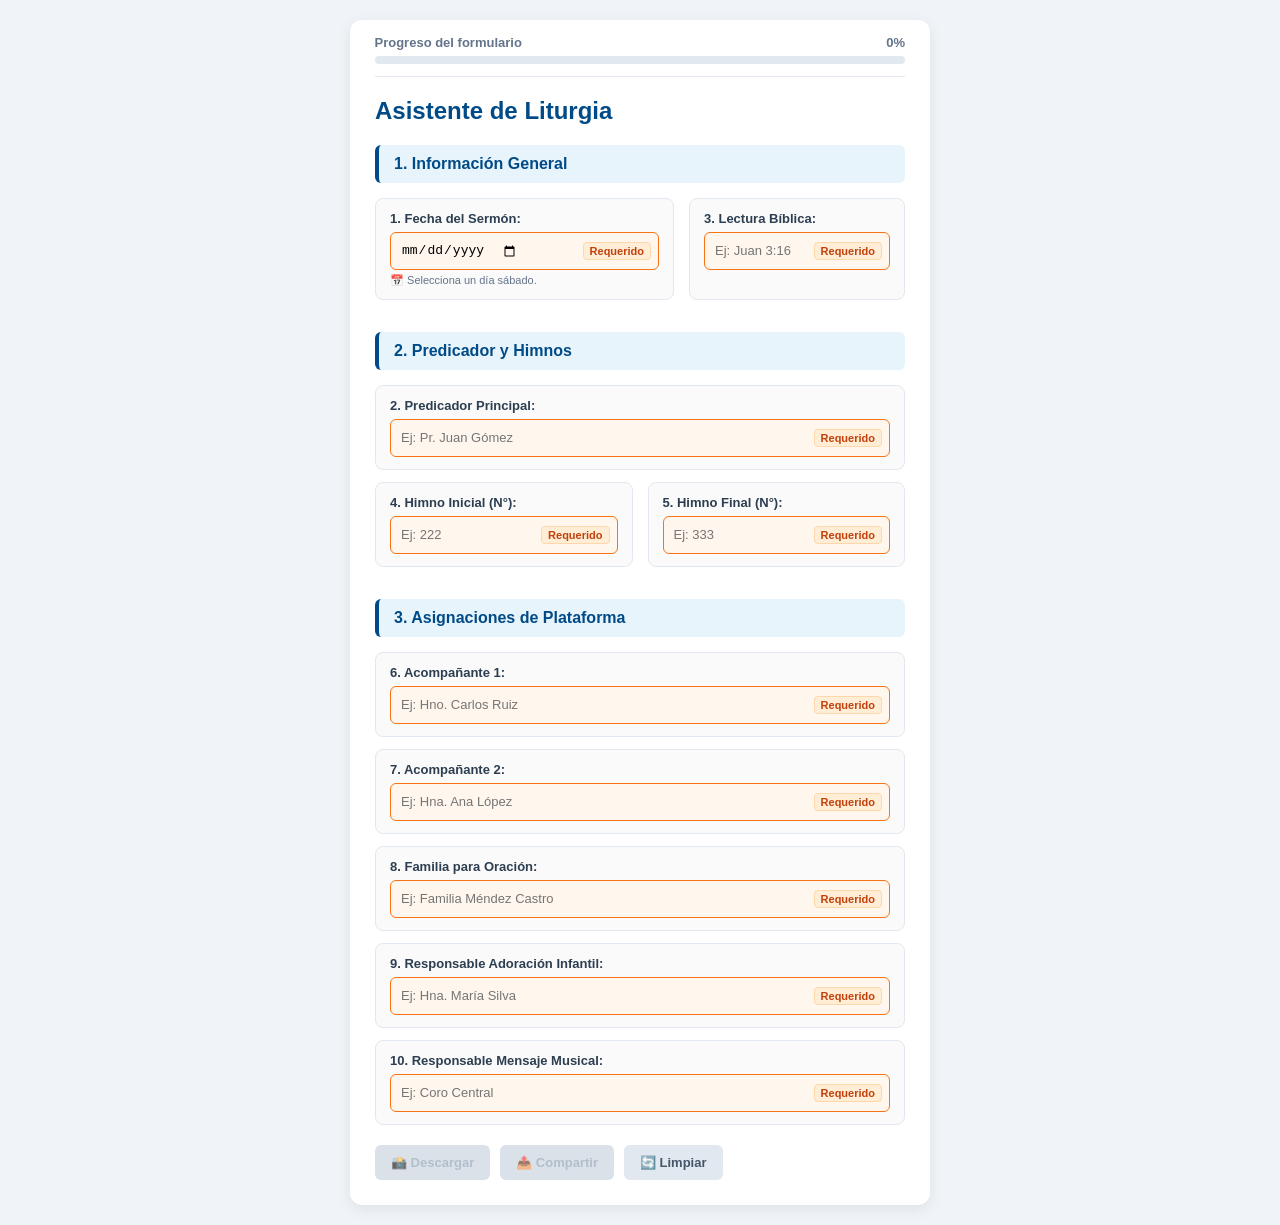
==== commit 9ba3509a: "Actualizar prueba.html" ====
--- a/prueba.html
+++ b/prueba.html
@@ -300,7 +300,7 @@
               <input type="date" id="fecha" required>
               <span class="input-badge badge-required">Requerido</span>
             </div>
-            <span class="field-hint" id="fechaHint">📅 Solo se permiten días sábados.</span>
+            <span class="field-hint" id="fechaHint">📅 Selecciona un día sábado.</span>
             <div class="coord-inputs">
               <span>X:</span><input type="number" id="fecha_x" value="696">
               <span>Y:</span><input type="number" id="fecha_y" value="488">
@@ -472,34 +472,57 @@
     const fechaHint = document.getElementById('fechaHint');
     const camposRequeridos = Array.from(document.querySelectorAll('#liturgiaForm input[required]'));
 
-    // DÍA RESTRINGIDO: 6 = Sábado (0 es Domingo, 1 es Lunes, etc.)
-    const DIA_PERMITIDO = 6; 
-
-    function validarFechaSabado(mostrarAlerta = true) {
-      if (!inputFecha.value) return true;
+    const DIA_PERMITIDO = 6; // Sábado (0=Domingo, 6=Sábado)
+
+    // Calcula y retorna la fecha en formato YYYY-MM-DD para el sábado más próximo
+    function obtenerProximoSabado() {
+      const hoy = new Date();
+      const diaSemana = hoy.getDay();
+      let diasHastaSabado = (DIA_PERMITIDO - diaSemana + 7) % 7;
+      
+      const proximoSabado = new Date(hoy);
+      proximoSabado.setDate(hoy.getDate() + diasHastaSabado);
+
+      const yyyy = proximoSabado.getFullYear();
+      const mm = String(proximoSabado.getMonth() + 1).padStart(2, '0');
+      const dd = String(proximoSabado.getDate()).padStart(2, '0');
+      
+      return `${yyyy}-${mm}-${dd}`;
+    }
+
+    // Valida si la fecha elegida es un sábado de manera silenciosa (sin alert)
+    function validarFechaSabado() {
+      if (!inputFecha.value) return false;
 
       const partes = inputFecha.value.split('-');
-      // Crear fecha usando hora local (año, mes - 1, día)
       const fechaSeleccionada = new Date(partes[0], partes[1] - 1, partes[2]);
       const diaSemana = fechaSeleccionada.getDay();
 
       if (diaSemana !== DIA_PERMITIDO) {
-        if (mostrarAlerta) {
-          alert('⚠️ Por favor selecciona un día SÁBADO. La fecha seleccionada no corresponde al día del culto.');
-        }
-        inputFecha.value = '';
         fechaHint.className = 'field-hint error';
-        fechaHint.innerText = '⚠️ Selección no válida: Debes elegir un SÁBADO.';
+        fechaHint.innerText = '⚠️ La fecha seleccionada no es sábado. Por favor elige un sábado.';
         return false;
       }
 
       fechaHint.className = 'field-hint';
-      fechaHint.innerText = '📅 Solo se permiten días sábados.';
+      fechaHint.innerText = '📅 Sábado seleccionado correctamente.';
       return true;
     }
 
+    // Al enfocar/presionar el campo, si está vacío se selecciona automáticamente el próximo sábado
+    inputFecha.addEventListener('focus', () => {
+      if (!inputFecha.value) {
+        inputFecha.value = obtenerProximoSabado();
+        validarFechaSabado();
+        actualizarInterfazEstado();
+        guardarEnLocalStorage();
+        solicitarActualizacionCanvas();
+      }
+    });
+
+    // Al cambiar la fecha seleccionada en el calendario
     inputFecha.addEventListener('change', () => {
-      validarFechaSabado(true);
+      validarFechaSabado();
       actualizarInterfazEstado();
       guardarEnLocalStorage();
       solicitarActualizacionCanvas();
@@ -534,7 +557,7 @@
             const input = document.getElementById(id);
             if (input) input.value = datos[id];
           });
-          validarFechaSabado(false);
+          validarFechaSabado();
         } catch (e) {
           console.error('Error al cargar localStorage', e);
         }
@@ -549,7 +572,7 @@
       form.reset();
       limpiarLocalStorage();
       fechaHint.className = 'field-hint';
-      fechaHint.innerText = '📅 Solo se permiten días sábados.';
+      fechaHint.innerText = '📅 Selecciona un día sábado.';
       actualizarInterfazEstado();
       actualizarVistaPreviaDirecta();
     }
@@ -585,7 +608,9 @@
       progressBar.style.width = `${porcentaje}%`;
       progressText.innerText = `${porcentaje}%`;
 
-      const todoLleno = camposLlenos === camposRequeridos.length;
+      const esFechaValida = validarFechaSabado();
+      const todoLleno = camposLlenos === camposRequeridos.length && esFechaValida;
+
       progressBar.style.backgroundColor = todoLleno ? 'var(--success)' : 'var(--secondary)';
       btnExportar.disabled = !todoLleno;
       btnWhatsapp.disabled = !todoLleno;
